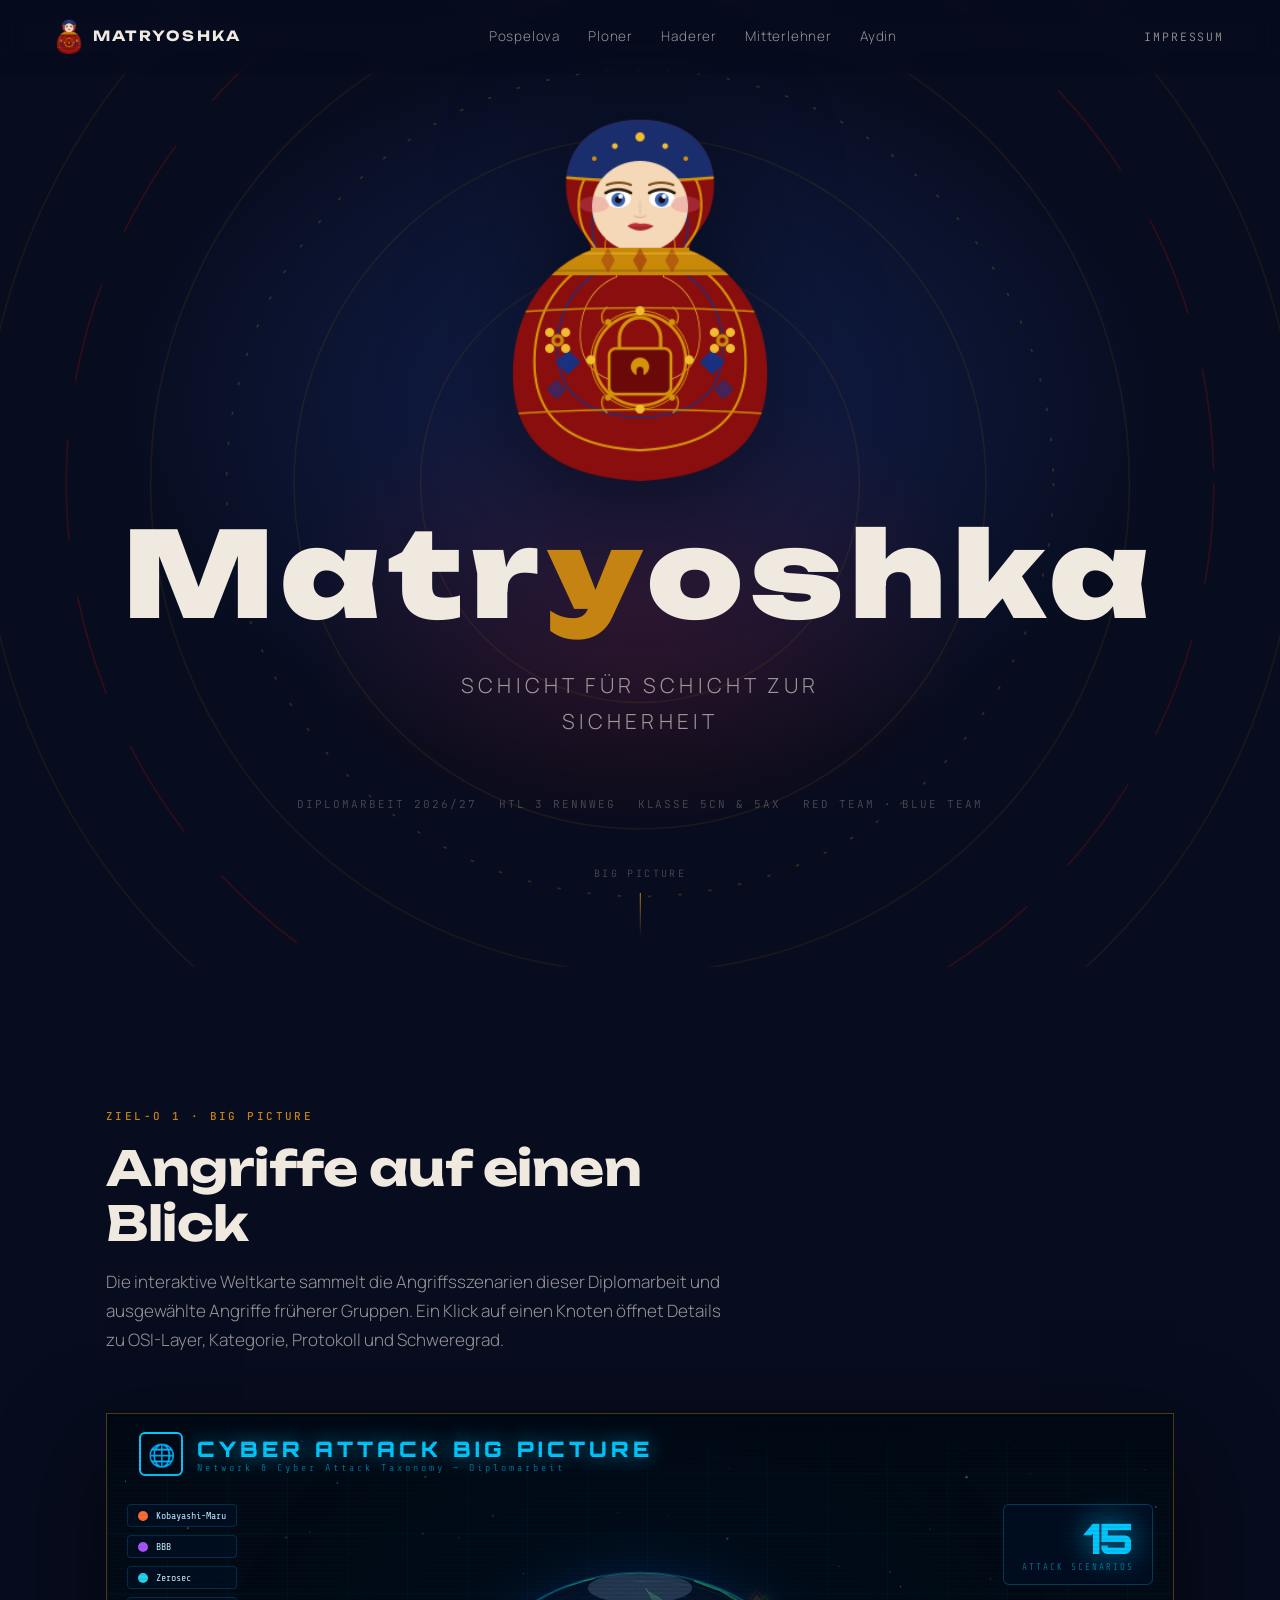
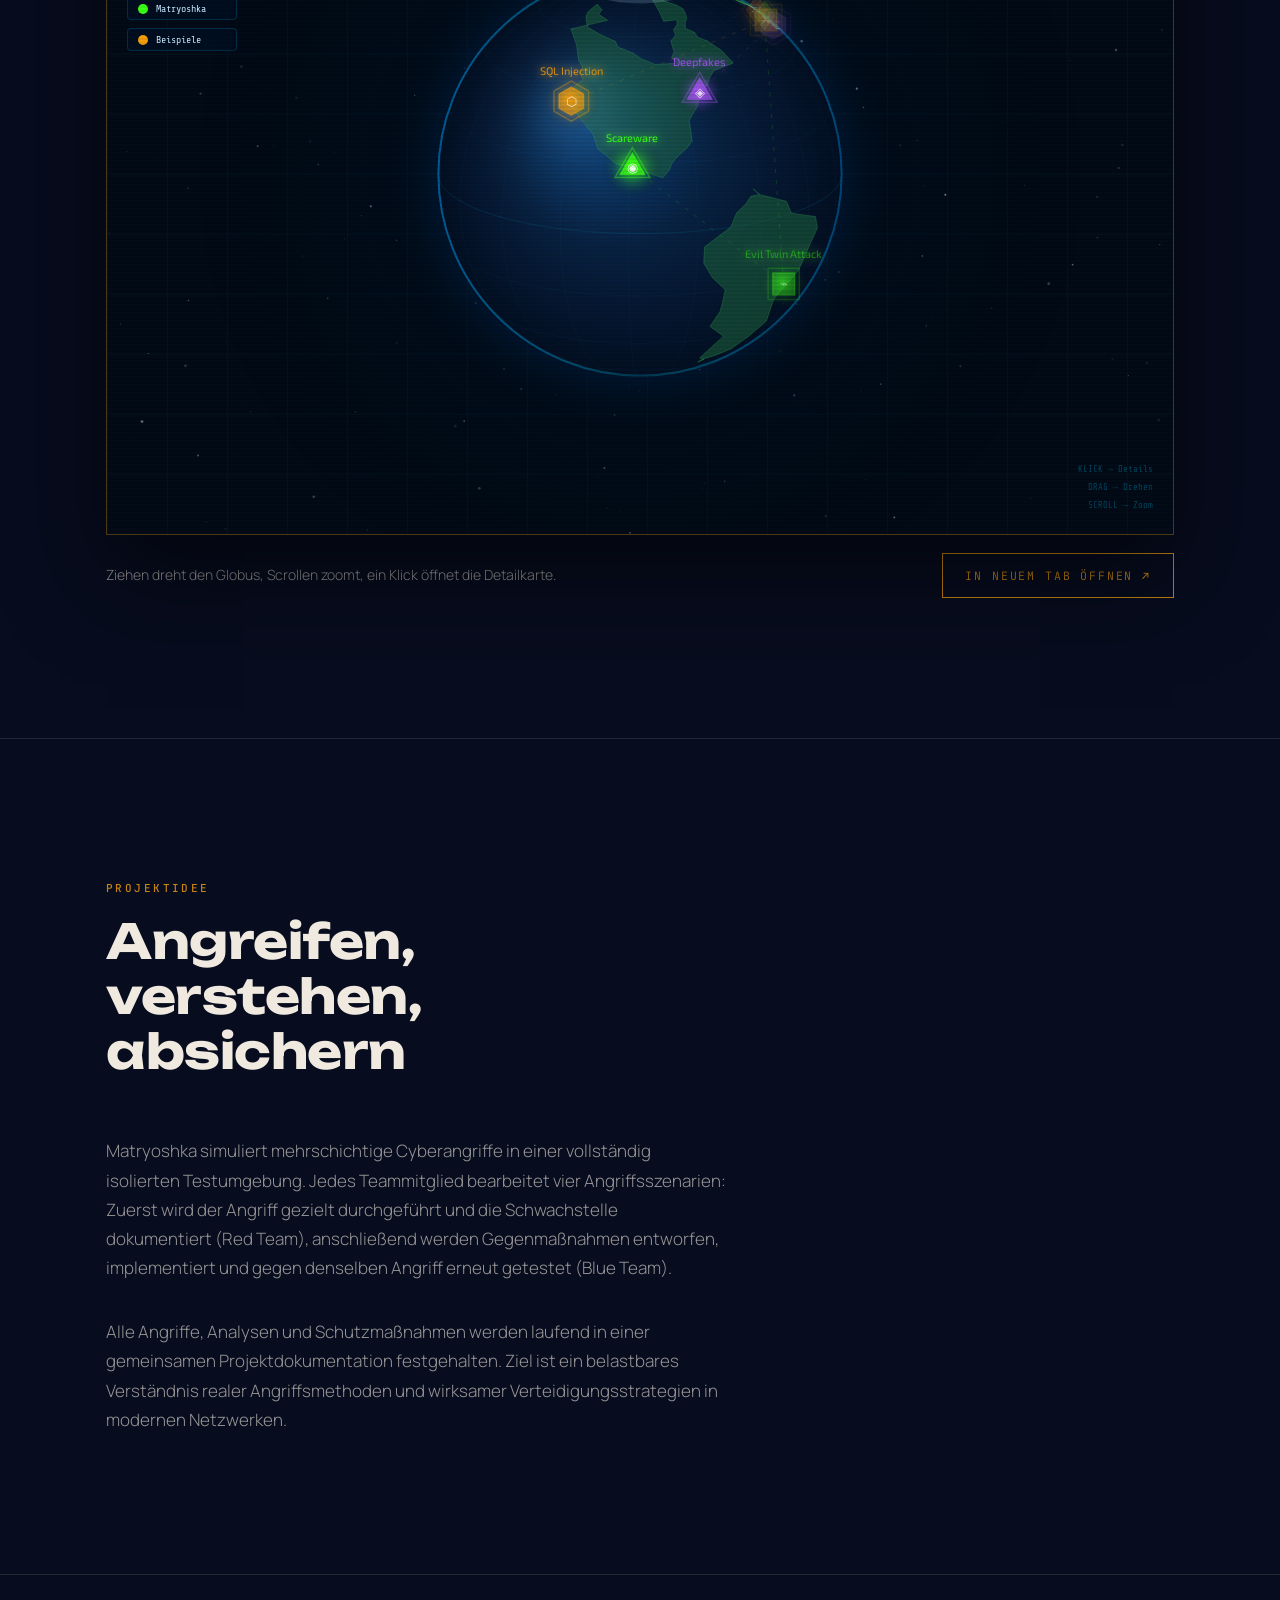
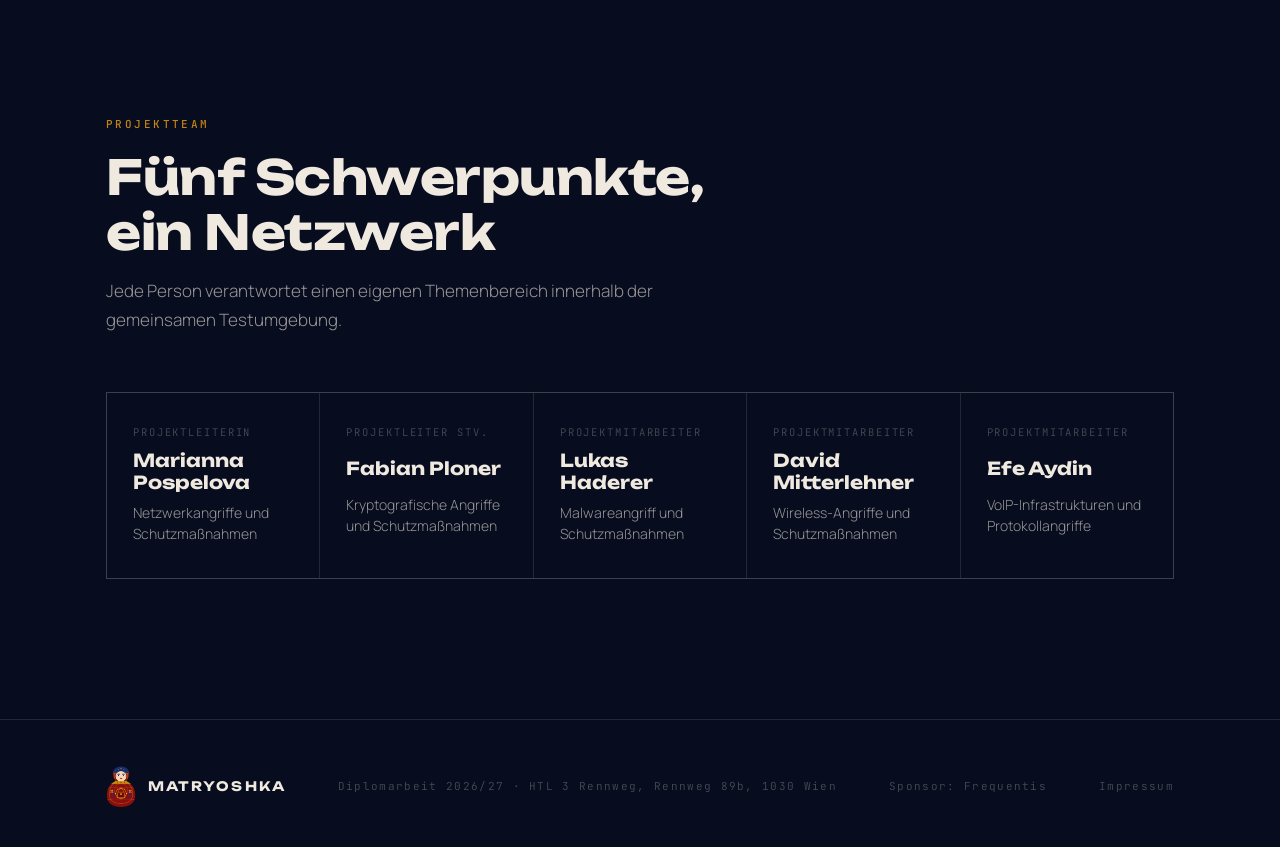
==== index.html @ a0eaccab "Push Webside" ====
<!DOCTYPE html>
<html lang="de">
<head>
<meta charset="UTF-8">
<meta name="viewport" content="width=device-width, initial-scale=1.0">
<title>Matryoshka — Schicht für Schicht zur Sicherheit</title>
<meta name="description" content="Matryoshka: Diplomarbeit der HTL 3 Rennweg zur Simulation und Abwehr mehrschichtiger Cyberangriffe nach dem Red-Blue-Team-Prinzip.">
<link rel="icon" href="assets/logo-mark.png" type="image/png">
<link rel="preconnect" href="https://fonts.googleapis.com">
<link rel="preconnect" href="https://fonts.gstatic.com" crossorigin>
<link href="https://fonts.googleapis.com/css2?family=Unbounded:wght@400;700;900&family=Manrope:wght@300;400;600&family=JetBrains+Mono:wght@400;500&display=swap" rel="stylesheet">
<link rel="stylesheet" href="css/style.css">
</head>
<body>

<a class="skip-link" href="#inhalt">Zum Inhalt springen</a>

<!-- ============ Kopfzeile ============ -->
<header class="topbar">
  <a class="brand" href="index.html">
    <img src="assets/logo-mark.png" alt="Logo Matryoshka">
    <span class="brand-name">Matryoshka</span>
  </a>
  <nav class="team-nav" aria-label="Projektteam">
    <a href="pospelova/index.html">Pospelova</a>
    <a href="ploner/index.html">Ploner</a>
    <a href="haderer/index.html">Haderer</a>
    <a href="mitterlehner/index.html">Mitterlehner</a>
    <a href="aydin/index.html">Aydin</a>
  </nav>
  <a class="imprint-link" href="impressum/index.html">Impressum</a>
</header>

<main id="inhalt">

  <!-- ============ Hero ============ -->
  <section class="hero">
    <svg class="hero-rings" viewBox="0 0 800 800" aria-hidden="true" focusable="false">
      <g stroke="#c58312" stroke-opacity="0.2">
        <circle cx="400" cy="400" r="130" stroke-width="1"/>
        <circle cx="400" cy="400" r="205" stroke-width="1"/>
        <circle cx="400" cy="400" r="290" stroke-width="1"/>
        <circle cx="400" cy="400" r="390" stroke-width="1"/>
      </g>
      <g class="ring-spin">
        <circle cx="400" cy="400" r="245" stroke="#c58312" stroke-opacity="0.5"
                stroke-width="1" stroke-dasharray="2 16"/>
      </g>
      <g class="ring-spin ring-spin--rueck">
        <circle cx="400" cy="400" r="340" stroke="#8a120f" stroke-opacity="0.65"
                stroke-width="1" stroke-dasharray="60 34"/>
      </g>
    </svg>

    <div class="hero-inner">
      <img class="hero-logo" src="assets/logo-mark.png" alt="Matryoshka — Logo der Diplomarbeit">
      <h1 class="hero-title">Matr<span>y</span>oshka</h1>
      <p class="hero-claim">Schicht für Schicht zur Sicherheit</p>
      <div class="hero-meta">
        <span>Diplomarbeit 2026/27</span>
        <span>HTL 3 Rennweg</span>
        <span>Klasse 5CN &amp; 5AX</span>
        <span>Red Team · Blue Team</span>
      </div>
    </div>

    <div class="scroll-hint" aria-hidden="true">
      <span>Big Picture</span>
      <i></i>
    </div>
  </section>

  <!-- ============ Big Picture ============ -->
  <section class="section" id="bigpicture">
    <div class="container">
      <div class="section-kopf reveal">
        <span class="label">Ziel-O 1 · Big Picture</span>
        <h2>Angriffe auf einen Blick</h2>
        <p>
          Die interaktive Weltkarte sammelt die Angriffsszenarien dieser Diplomarbeit
          und ausgewählte Angriffe früherer Gruppen. Ein Klick auf einen Knoten öffnet
          Details zu OSI-Layer, Kategorie, Protokoll und Schweregrad.
        </p>
      </div>

      <div class="bigpicture-rahmen reveal">
        <iframe src="assets/bigpicture.html"
                title="Big Picture — interaktive Übersicht der Cyberangriffe"
                loading="lazy"></iframe>
      </div>

      <div class="bigpicture-fuss reveal">
        <p>Ziehen dreht den Globus, Scrollen zoomt, ein Klick öffnet die Detailkarte.</p>
        <a class="btn" href="assets/bigpicture.html" target="_blank" rel="noopener">
          In neuem Tab öffnen ↗
        </a>
      </div>
    </div>
  </section>

  <!-- ============ Projektidee ============ -->
  <section class="section section--rand" id="projekt">
    <div class="container">
      <div class="section-kopf reveal">
        <span class="label">Projektidee</span>
        <h2>Angreifen, verstehen, absichern</h2>
      </div>
      <div class="section-kopf reveal" style="margin-bottom:0">
        <p>
          Matryoshka simuliert mehrschichtige Cyberangriffe in einer vollständig isolierten
          Testumgebung. Jedes Teammitglied bearbeitet vier Angriffsszenarien: Zuerst wird
          der Angriff gezielt durchgeführt und die Schwachstelle dokumentiert (Red Team),
          anschließend werden Gegenmaßnahmen entworfen, implementiert und gegen denselben
          Angriff erneut getestet (Blue Team).
        </p>
        <p>
          Alle Angriffe, Analysen und Schutzmaßnahmen werden laufend in einer gemeinsamen
          Projektdokumentation festgehalten. Ziel ist ein belastbares Verständnis realer
          Angriffsmethoden und wirksamer Verteidigungsstrategien in modernen Netzwerken.
        </p>
      </div>
    </div>
  </section>

  <!-- ============ Team ============ -->
  <section class="section section--rand" id="team">
    <div class="container">
      <div class="section-kopf reveal">
        <span class="label">Projektteam</span>
        <h2>Fünf Schwerpunkte, ein Netzwerk</h2>
        <p>Jede Person verantwortet einen eigenen Themenbereich innerhalb der gemeinsamen Testumgebung.</p>
      </div>

      <div class="team-grid reveal">
        <a class="team-karte" href="pospelova/index.html">
          <span class="rolle">Projektleiterin</span>
          <span class="name">Marianna Pospelova</span>
          <span class="thema">Netzwerkangriffe und Schutzmaßnahmen</span>
        </a>
        <a class="team-karte" href="ploner/index.html">
          <span class="rolle">Projektleiter Stv.</span>
          <span class="name">Fabian Ploner</span>
          <span class="thema">Kryptografische Angriffe und Schutzmaßnahmen</span>
        </a>
        <a class="team-karte" href="haderer/index.html">
          <span class="rolle">Projektmitarbeiter</span>
          <span class="name">Lukas Haderer</span>
          <span class="thema">Malwareangriff und Schutzmaßnahmen</span>
        </a>
        <a class="team-karte" href="mitterlehner/index.html">
          <span class="rolle">Projektmitarbeiter</span>
          <span class="name">David Mitterlehner</span>
          <span class="thema">Wireless-Angriffe und Schutzmaßnahmen</span>
        </a>
        <a class="team-karte" href="aydin/index.html">
          <span class="rolle">Projektmitarbeiter</span>
          <span class="name">Efe Aydin</span>
          <span class="thema">VoIP-Infrastrukturen und Protokollangriffe</span>
        </a>
      </div>
    </div>
  </section>

</main>

<!-- ============ Fußzeile ============ -->
<footer class="footer">
  <div class="container footer-inner">
    <div class="footer-marke">
      <img src="assets/logo-mark.png" alt="">
      <span>Matryoshka</span>
    </div>
    <p>Diplomarbeit 2026/27 · HTL 3 Rennweg, Rennweg 89b, 1030 Wien</p>
    <p class="footer-sponsor">Sponsor: <a href="https://www.frequentis.com/de" target="_blank" rel="noopener">Frequentis</a></p>
    <p><a href="impressum/index.html">Impressum</a></p>
  </div>
</footer>

<script src="js/main.js"></script>
</body>
</html>
---- css/style.css ----
/* ============================================================
   MATRYOSHKA — Schicht für Schicht zur Sicherheit
   Diplomarbeit HTL 3 Rennweg · 2026/27
   Zentrales Stylesheet
   ============================================================ */

/* ---------- 1. Design Tokens ---------------------------------- */
:root {
  /* Farben laut Vorgabe */
  --blau:        #1c2e6f;
  --rot:         #8a120f;
  --gold:        #c58312;   /* NUR für Akzente */

  /* Abstufungen (aus den Grundfarben abgeleitet) */
  --blau-tief:   #101c45;
  --nacht:       #070c1e;
  --nacht-2:     #0b1330;
  --rot-tief:    #5c0b09;

  /* Neutrale Töne */
  --bone:        #efe9df;
  --bone-dim:    rgba(239, 233, 223, 0.62);
  --bone-faint:  rgba(239, 233, 223, 0.28);
  --linie:       rgba(239, 233, 223, 0.12);
  --gold-linie:  rgba(197, 131, 18, 0.38);

  /* Typografie */
  --display: "Unbounded", "Trebuchet MS", sans-serif;
  --body:    "Manrope", "Segoe UI", system-ui, sans-serif;
  --mono:    "JetBrains Mono", "Consolas", monospace;

  /* Raster */
  --breite:  1180px;
  --rand:    clamp(20px, 5vw, 56px);
  --kopf-h:  74px;
}

/* ---------- 2. Basis ------------------------------------------ */
*, *::before, *::after { box-sizing: border-box; }

html { scroll-behavior: smooth; }

body {
  margin: 0;
  background: var(--nacht);
  color: var(--bone);
  font-family: var(--body);
  font-weight: 300;
  font-size: 17px;
  line-height: 1.72;
  -webkit-font-smoothing: antialiased;
  overflow-x: hidden;
}

img { max-width: 100%; display: block; }

figure { margin: 0; }

a { color: inherit; text-decoration: none; }

h1, h2, h3, h4 {
  font-family: var(--display);
  font-weight: 700;
  line-height: 1.14;
  margin: 0;
  letter-spacing: -0.01em;
}

p { margin: 0 0 1.1em; }
p:last-child { margin-bottom: 0; }

::selection { background: var(--gold); color: var(--nacht); }

:focus-visible {
  outline: 2px solid var(--gold);
  outline-offset: 3px;
  border-radius: 2px;
}

.container {
  width: 100%;
  max-width: var(--breite);
  margin-inline: auto;
  padding-inline: var(--rand);
}

.skip-link {
  position: absolute;
  left: -9999px;
  top: 0;
  background: var(--gold);
  color: var(--nacht);
  padding: 10px 18px;
  font-family: var(--mono);
  font-size: 12px;
  z-index: 999;
}
.skip-link:focus { left: 12px; top: 12px; }

/* Kleine Mono-Labels ("Eyebrows") */
.label {
  font-family: var(--mono);
  font-size: 11px;
  font-weight: 500;
  letter-spacing: 0.22em;
  text-transform: uppercase;
  color: var(--gold);
}
.label--still { color: var(--bone-dim); }

/* ---------- 3. Kopfzeile -------------------------------------- */
.topbar {
  position: fixed;
  inset: 0 0 auto 0;
  z-index: 100;
  height: var(--kopf-h);
  display: flex;
  align-items: center;
  gap: 24px;
  padding-inline: var(--rand);
  background: rgba(7, 12, 30, 0.55);
  backdrop-filter: blur(14px);
  -webkit-backdrop-filter: blur(14px);
  border-bottom: 1px solid transparent;
  transition: background 0.35s ease, border-color 0.35s ease;
}
.topbar.is-scrolled {
  background: rgba(7, 12, 30, 0.92);
  border-bottom-color: var(--linie);
}

.brand {
  display: flex;
  align-items: center;
  gap: 11px;
  flex-shrink: 0;
}
.brand img { width: 26px; height: auto; }
.brand-name {
  font-family: var(--display);
  font-weight: 700;
  font-size: 14px;
  letter-spacing: 0.16em;
  text-transform: uppercase;
}

.team-nav {
  display: flex;
  align-items: center;
  gap: clamp(10px, 2.2vw, 30px);
  margin-inline: auto;
  overflow-x: auto;
  scrollbar-width: none;
  -webkit-overflow-scrolling: touch;
}
.team-nav::-webkit-scrollbar { display: none; }

.team-nav a {
  position: relative;
  font-size: 13.5px;
  letter-spacing: 0.06em;
  color: var(--bone-dim);
  white-space: nowrap;
  padding: 6px 0;
  transition: color 0.25s ease;
}
.team-nav a::after {
  content: "";
  position: absolute;
  left: 0; right: 0; bottom: 0;
  height: 1px;
  background: var(--gold);
  transform: scaleX(0);
  transform-origin: left;
  transition: transform 0.3s ease;
}
.team-nav a:hover { color: var(--bone); }
.team-nav a:hover::after,
.team-nav a[aria-current="page"]::after { transform: scaleX(1); }
.team-nav a[aria-current="page"] { color: var(--bone); }

.imprint-link {
  flex-shrink: 0;
  font-family: var(--mono);
  font-size: 11.5px;
  letter-spacing: 0.16em;
  text-transform: uppercase;
  color: var(--bone-dim);
  transition: color 0.25s ease;
}
.imprint-link:hover,
.imprint-link[aria-current="page"] { color: var(--gold); }

/* ---------- 4. Startseite: Hero ------------------------------- */
.hero {
  position: relative;
  min-height: 100svh;
  display: grid;
  place-items: center;
  text-align: center;
  padding: calc(var(--kopf-h) + 40px) var(--rand) clamp(120px, 17vh, 180px);
  overflow: hidden;
  background:
    radial-gradient(60% 55% at 50% 42%, rgba(28, 46, 111, 0.62) 0%, rgba(7, 12, 30, 0) 70%),
    radial-gradient(38% 34% at 50% 62%, rgba(138, 18, 15, 0.34) 0%, rgba(7, 12, 30, 0) 72%),
    var(--nacht);
}

/* Signatur: konzentrische Schichten hinter dem Logo */
.hero-rings {
  position: absolute;
  top: 50%; left: 50%;
  width: min(150vh, 165vw);
  aspect-ratio: 1;
  transform: translate(-50%, -50%);
  pointer-events: none;
  opacity: 0.5;
}
.hero-rings circle { fill: none; }
.ring-spin {
  transform-origin: 50% 50%;
  animation: spin 120s linear infinite;
}
.ring-spin--rueck { animation-duration: 190s; animation-direction: reverse; }
@keyframes spin { to { transform: rotate(360deg); } }

.hero-inner {
  position: relative;
  z-index: 2;
  display: grid;
  justify-items: center;
  gap: 26px;
}

.hero-logo {
  width: clamp(190px, 30vh, 330px);
  filter: drop-shadow(0 26px 60px rgba(0, 0, 0, 0.6));
  animation: rise 1.1s cubic-bezier(0.2, 0.8, 0.25, 1) both;
}

.hero-title {
  font-size: clamp(1.95rem, 9.6vw, 7.4rem);
  font-weight: 900;
  letter-spacing: 0.06em;
  margin: 0;
  overflow-wrap: anywhere;
  animation: rise 1.1s 0.12s cubic-bezier(0.2, 0.8, 0.25, 1) both;
}
.hero-title span { color: var(--gold); }

.hero-claim {
  font-size: clamp(0.95rem, 2.2vw, 1.3rem);
  font-weight: 300;
  letter-spacing: 0.2em;
  text-transform: uppercase;
  color: var(--bone-dim);
  max-width: 42ch;
  animation: rise 1.1s 0.22s cubic-bezier(0.2, 0.8, 0.25, 1) both;
}

.hero-meta {
  display: flex;
  flex-wrap: wrap;
  justify-content: center;
  gap: 10px 22px;
  margin-top: 6px;
  animation: rise 1.1s 0.32s cubic-bezier(0.2, 0.8, 0.25, 1) both;
}
.hero-meta span {
  font-family: var(--mono);
  font-size: 11px;
  letter-spacing: 0.18em;
  text-transform: uppercase;
  color: var(--bone-faint);
}

@keyframes rise {
  from { opacity: 0; transform: translateY(26px); }
  to   { opacity: 1; transform: none; }
}

.scroll-hint {
  position: absolute;
  bottom: 30px; left: 50%;
  transform: translateX(-50%);
  z-index: 2;
  display: grid;
  justify-items: center;
  gap: 10px;
  font-family: var(--mono);
  font-size: 10px;
  letter-spacing: 0.24em;
  text-transform: uppercase;
  color: var(--bone-faint);
}
.scroll-hint i {
  display: block;
  width: 1px; height: 44px;
  background: linear-gradient(var(--gold), transparent);
}

/* ---------- 5. Abschnitte ------------------------------------- */
.section { padding: clamp(70px, 11vw, 140px) 0; }
.section--rand { border-top: 1px solid var(--linie); }

.section-kopf {
  display: grid;
  gap: 16px;
  max-width: 62ch;
  margin-bottom: clamp(34px, 5vw, 58px);
}
.section-kopf h2 { font-size: clamp(1.7rem, 4.4vw, 3rem); }
.section-kopf p { color: var(--bone-dim); }

/* ---------- 6. Big Picture ------------------------------------ */
.bigpicture-rahmen {
  position: relative;
  border: 1px solid var(--gold-linie);
  background: #020b16;
  overflow: hidden;
  box-shadow: 0 40px 90px rgba(0, 0, 0, 0.55);
}
.bigpicture-rahmen::before,
.bigpicture-rahmen::after {
  content: "";
  position: absolute;
  width: 14px; height: 14px;
  border: 1px solid var(--gold);
  z-index: 3;
  pointer-events: none;
}
.bigpicture-rahmen::before { top: -1px; left: -1px; border-right: 0; border-bottom: 0; }
.bigpicture-rahmen::after  { bottom: -1px; right: -1px; border-left: 0; border-top: 0; }

.bigpicture-rahmen iframe {
  display: block;
  width: 100%;
  height: clamp(480px, 80vh, 860px);
  border: 0;
}

.bigpicture-fuss {
  display: flex;
  flex-wrap: wrap;
  align-items: center;
  justify-content: space-between;
  gap: 14px;
  margin-top: 18px;
}
.bigpicture-fuss p {
  margin: 0;
  font-size: 14px;
  color: var(--bone-dim);
  max-width: 62ch;
}

.btn {
  display: inline-flex;
  align-items: center;
  gap: 10px;
  padding: 12px 22px;
  border: 1px solid var(--gold);
  color: var(--gold);
  font-family: var(--mono);
  font-size: 11.5px;
  letter-spacing: 0.16em;
  text-transform: uppercase;
  transition: background 0.28s ease, color 0.28s ease;
}
.btn:hover { background: var(--gold); color: var(--nacht); }

/* ---------- 7. Teamübersicht (Startseite) --------------------- */
.team-grid {
  display: grid;
  grid-template-columns: repeat(auto-fit, minmax(210px, 1fr));
  gap: 1px;
  background: var(--linie);
  border: 1px solid var(--linie);
}
.team-karte {
  position: relative;
  display: grid;
  gap: 8px;
  padding: 30px 26px 34px;
  background: var(--nacht);
  transition: background 0.3s ease;
}
.team-karte::after {
  content: "";
  position: absolute;
  left: 0; right: 0; bottom: 0;
  height: 2px;
  background: var(--gold);
  transform: scaleX(0);
  transform-origin: left;
  transition: transform 0.35s ease;
}
.team-karte:hover { background: var(--blau-tief); }
.team-karte:hover::after { transform: scaleX(1); }
.team-karte .rolle {
  font-family: var(--mono);
  font-size: 10.5px;
  letter-spacing: 0.18em;
  text-transform: uppercase;
  color: var(--bone-faint);
}
.team-karte .name {
  font-family: var(--display);
  font-weight: 700;
  font-size: 1.12rem;
  line-height: 1.25;
}
.team-karte .thema { font-size: 14px; color: var(--bone-dim); line-height: 1.5; }

/* ---------- 8. Personenseiten --------------------------------- */
.person-hero {
  padding: calc(var(--kopf-h) + clamp(50px, 9vw, 96px)) 0 clamp(46px, 7vw, 84px);
  background:
    radial-gradient(70% 100% at 12% 0%, rgba(28, 46, 111, 0.55) 0%, rgba(7, 12, 30, 0) 68%),
    radial-gradient(48% 80% at 96% 20%, rgba(138, 18, 15, 0.26) 0%, rgba(7, 12, 30, 0) 70%);
  border-bottom: 1px solid var(--linie);
}

.person-grid {
  display: grid;
  grid-template-columns: 320px minmax(0, 1fr);
  gap: clamp(30px, 5vw, 68px);
  align-items: start;
}

/* Bühne: Portrait plus rotierende Signatur-Ringe dahinter */
.portrait-buehne {
  position: relative;
  width: 100%;
}
.portrait-buehne::before {
  content: "";
  position: absolute;
  top: 50%; left: 50%;
  width: 74%;
  aspect-ratio: 1;
  transform: translate(-50%, -50%);
  background: radial-gradient(circle, rgba(197, 131, 18, 0.24) 0%, rgba(197, 131, 18, 0) 72%);
  filter: blur(22px);
  z-index: 0;
}
.portrait-ringe {
  position: absolute;
  top: 50%; left: 50%;
  width: 142%;
  aspect-ratio: 1;
  transform: translate(-50%, -50%);
  pointer-events: none;
  opacity: 0.6;
  z-index: 0;
}
.portrait-ringe circle { fill: none; }

.portrait {
  position: relative;
  z-index: 1;
  width: 100%;
  aspect-ratio: 3 / 4;
  border: 1px solid var(--gold-linie);
  background:
    linear-gradient(150deg, var(--blau) 0%, var(--blau-tief) 52%, var(--rot-tief) 100%);
  display: grid;
  place-items: center;
  overflow: hidden;
  box-shadow: 0 44px 90px -34px rgba(0, 0, 0, 0.75);
}
.portrait img {
  position: absolute;
  inset: 0;
  width: 100%; height: 100%;
  object-fit: cover;
}
.portrait::after {
  content: "";
  position: absolute;
  inset: 0;
  background: linear-gradient(195deg, rgba(7, 12, 30, 0.12) 0%, rgba(7, 12, 30, 0) 30%, rgba(7, 12, 30, 0.55) 100%);
  pointer-events: none;
}
.portrait .initialen {
  font-family: var(--display);
  font-weight: 900;
  font-size: clamp(3rem, 8vw, 4.6rem);
  letter-spacing: 0.04em;
  color: rgba(239, 233, 223, 0.22);
}
.portrait-ecken {
  position: absolute;
  inset: -1px;
  z-index: 3;
  pointer-events: none;
}
.portrait-ecken path {
  fill: none;
  stroke: var(--gold);
  stroke-width: 1.4;
  opacity: 0.85;
  vector-effect: non-scaling-stroke;
}
.portrait-marke {
  position: absolute;
  top: 12px; left: 12px;
  z-index: 3;
  font-family: var(--mono);
  font-size: 10px;
  letter-spacing: 0.18em;
  color: var(--bone-dim);
  background: rgba(7, 12, 30, 0.6);
  border: 1px solid var(--gold-linie);
  padding: 4px 9px;
}
.portrait figcaption {
  position: absolute;
  left: 0; right: 0; bottom: 0;
  z-index: 3;
  padding: 8px 12px;
  font-family: var(--mono);
  font-size: 10px;
  letter-spacing: 0.16em;
  text-transform: uppercase;
  color: var(--bone-faint);
  background: rgba(7, 12, 30, 0.72);
}

.person-kopf { display: grid; gap: 18px; }
.person-kopf h1 {
  font-size: clamp(2rem, 6vw, 3.6rem);
  font-weight: 900;
  letter-spacing: 0.01em;
}
.person-rolle {
  display: inline-block;
  justify-self: start;
  padding: 5px 14px;
  border: 1px solid var(--gold);
  color: var(--gold);
  font-family: var(--mono);
  font-size: 10.5px;
  letter-spacing: 0.18em;
  text-transform: uppercase;
}
.person-schwerpunkt {
  font-family: var(--display);
  font-weight: 400;
  font-size: clamp(1.05rem, 2.4vw, 1.4rem);
  line-height: 1.4;
  color: var(--bone-dim);
}

.datenblatt {
  margin: 8px 0 0;
  border-top: 1px solid var(--linie);
  font-size: 14.5px;
}
.datenblatt-zeile {
  position: relative;
  display: grid;
  grid-template-columns: minmax(140px, 200px) minmax(0, 1fr);
  gap: clamp(14px, 3vw, 32px);
  padding: 13px 4px 13px 14px;
  border-bottom: 1px solid var(--linie);
  transition: background 0.3s ease, padding-left 0.3s ease;
}
.datenblatt-zeile:hover { background: rgba(28, 46, 111, 0.18); padding-left: 22px; }
.datenblatt-zeile::before {
  content: "";
  position: absolute;
  left: 0; top: 0; bottom: -1px;
  width: 2px;
  background: var(--gold);
  transform: scaleY(0);
  transform-origin: top;
  transition: transform 0.3s ease;
}
.datenblatt-zeile:hover::before { transform: scaleY(1); }
.datenblatt dt {
  font-family: var(--mono);
  font-weight: 400;
  font-size: 11px;
  letter-spacing: 0.16em;
  text-transform: uppercase;
  color: var(--bone-faint);
  padding-top: 2px;
}
.datenblatt dd {
  margin: 0;
  min-width: 0;
  overflow-wrap: anywhere;
  color: var(--bone);
}
.datenblatt dd a { border-bottom: 1px solid var(--gold-linie); }
.datenblatt dd a:hover { color: var(--gold); }

/* Aufgaben — gestapelte "Schichten" */
.schichten { display: grid; gap: 0; border-top: 1px solid var(--linie); }

.schicht {
  position: relative;
  display: grid;
  grid-template-columns: 108px 1fr;
  gap: clamp(14px, 3vw, 40px);
  padding: 30px 0 30px clamp(0px, 1.4vw, 18px);
  border-bottom: 1px solid var(--linie);
  transition: padding-left 0.35s ease, background 0.35s ease;
}
.schicht:hover { padding-left: clamp(10px, 2.6vw, 34px); background: rgba(28, 46, 111, 0.18); }
.schicht::before {
  content: "";
  position: absolute;
  left: 0; top: 0; bottom: -1px;
  width: 2px;
  background: var(--gold);
  transform: scaleY(0);
  transform-origin: top;
  transition: transform 0.35s ease;
}
.schicht:hover::before { transform: scaleY(1); }

.schicht-kennung {
  font-family: var(--mono);
  font-size: 12px;
  font-weight: 500;
  letter-spacing: 0.14em;
  color: var(--gold);
  padding-top: 4px;
}
.schicht h3 { font-size: 1.16rem; font-weight: 700; margin-bottom: 9px; }
.schicht h3, .schicht p { max-width: 72ch; }
.schicht p { font-size: 15px; color: var(--bone-dim); margin: 0; }
.schicht--optional .schicht-kennung { color: var(--bone-faint); }

.zurueck {
  display: inline-flex;
  align-items: center;
  gap: 9px;
  margin-top: clamp(40px, 6vw, 70px);
  font-family: var(--mono);
  font-size: 11.5px;
  letter-spacing: 0.16em;
  text-transform: uppercase;
  color: var(--bone-dim);
}
.zurueck:hover { color: var(--gold); }

/* Nächste Person */
.naechste {
  display: flex;
  align-items: baseline;
  justify-content: space-between;
  flex-wrap: wrap;
  gap: 12px;
  padding: 34px 0;
  border-top: 1px solid var(--linie);
  margin-top: clamp(40px, 6vw, 70px);
}
.naechste .name {
  font-family: var(--display);
  font-weight: 700;
  font-size: clamp(1.3rem, 4vw, 2.1rem);
}
.naechste:hover .name { color: var(--gold); }

/* ---------- 9. Impressum -------------------------------------- */
.doc-hero {
  padding: calc(var(--kopf-h) + clamp(50px, 9vw, 92px)) 0 clamp(30px, 5vw, 52px);
  background: radial-gradient(65% 100% at 15% 0%, rgba(28, 46, 111, 0.5) 0%, rgba(7, 12, 30, 0) 70%);
  border-bottom: 1px solid var(--linie);
}
.doc-hero h1 { font-size: clamp(2rem, 6vw, 3.4rem); font-weight: 900; margin-top: 14px; }

.section--doc { padding-top: clamp(26px, 4vw, 48px); }
.doc { padding-bottom: clamp(50px, 8vw, 96px); }
.doc-block > * { max-width: 74ch; }
.doc-block { padding: 34px 0; border-bottom: 1px solid var(--linie); }
.doc-block:last-child { border-bottom: 0; }
.doc-block h2 {
  font-size: 1.18rem;
  margin-bottom: 14px;
  padding-left: 14px;
  border-left: 2px solid var(--gold);
}
.doc-block p, .doc-block li { color: var(--bone-dim); font-size: 15.5px; }
.doc-block ul { margin: 0 0 1em; padding-left: 20px; }
.doc-block li { margin-bottom: 6px; }
.doc-block a { border-bottom: 1px solid var(--gold-linie); }
.doc-block a:hover { color: var(--gold); }
.doc-block strong { color: var(--bone); font-weight: 600; }

.hinweis {
  margin-top: 10px;
  padding: 16px 18px;
  border: 1px dashed var(--gold-linie);
  font-size: 14px;
  color: var(--bone-dim);
}

/* ---------- 10. Fußzeile -------------------------------------- */
.footer {
  border-top: 1px solid var(--linie);
  padding: 46px 0 40px;
  background: var(--nacht);
}
.footer-inner {
  display: flex;
  flex-wrap: wrap;
  align-items: center;
  justify-content: space-between;
  gap: 18px;
}
.footer-marke { display: flex; align-items: center; gap: 12px; }
.footer-marke img { width: 30px; }
.footer-marke span {
  font-family: var(--display);
  font-weight: 700;
  font-size: 13px;
  letter-spacing: 0.16em;
  text-transform: uppercase;
}
.footer p {
  margin: 0;
  font-family: var(--mono);
  font-size: 11px;
  letter-spacing: 0.12em;
  color: var(--bone-faint);
}
.footer a:hover { color: var(--gold); }

/* ---------- 11. Einblenden beim Scrollen ---------------------- */
.reveal {
  opacity: 0;
  transform: translateY(30px);
  transition: opacity 0.7s ease, transform 0.7s cubic-bezier(0.2, 0.8, 0.25, 1);
}
.reveal.is-sichtbar { opacity: 1; transform: none; }

/* ---------- 12. Responsiv ------------------------------------- */
@media (max-width: 900px) {
  .person-grid { grid-template-columns: 1fr; }
  .portrait-buehne { max-width: 300px; margin-inline: auto; }
  .schicht { grid-template-columns: 1fr; gap: 6px; }
  .schicht-kennung { padding-top: 0; }
}

@media (max-width: 480px) {
  .datenblatt-zeile { grid-template-columns: 1fr; gap: 4px; }
}

@media (max-width: 720px) {
  :root { --kopf-h: 64px; }
  body { font-size: 16px; }
  .topbar { gap: 14px; }
  .brand-name { display: none; }
  .team-nav {
    margin-inline: 0;
    justify-content: flex-start;
    padding-right: 16px;
    -webkit-mask-image: linear-gradient(90deg, #000 82%, transparent 100%);
    mask-image: linear-gradient(90deg, #000 82%, transparent 100%);
  }
  .team-nav a { font-size: 12.5px; }
  .imprint-link { font-size: 10px; letter-spacing: 0.1em; }
  .bigpicture-rahmen iframe { height: 66vh; min-height: 420px; }
  .scroll-hint { display: none; }
}

/* ---------- 13. Reduzierte Bewegung --------------------------- */
@media (prefers-reduced-motion: reduce) {
  html { scroll-behavior: auto; }
  *, *::before, *::after {
    animation-duration: 0.001ms !important;
    animation-iteration-count: 1 !important;
    transition-duration: 0.001ms !important;
  }
  .reveal { opacity: 1; transform: none; }
}
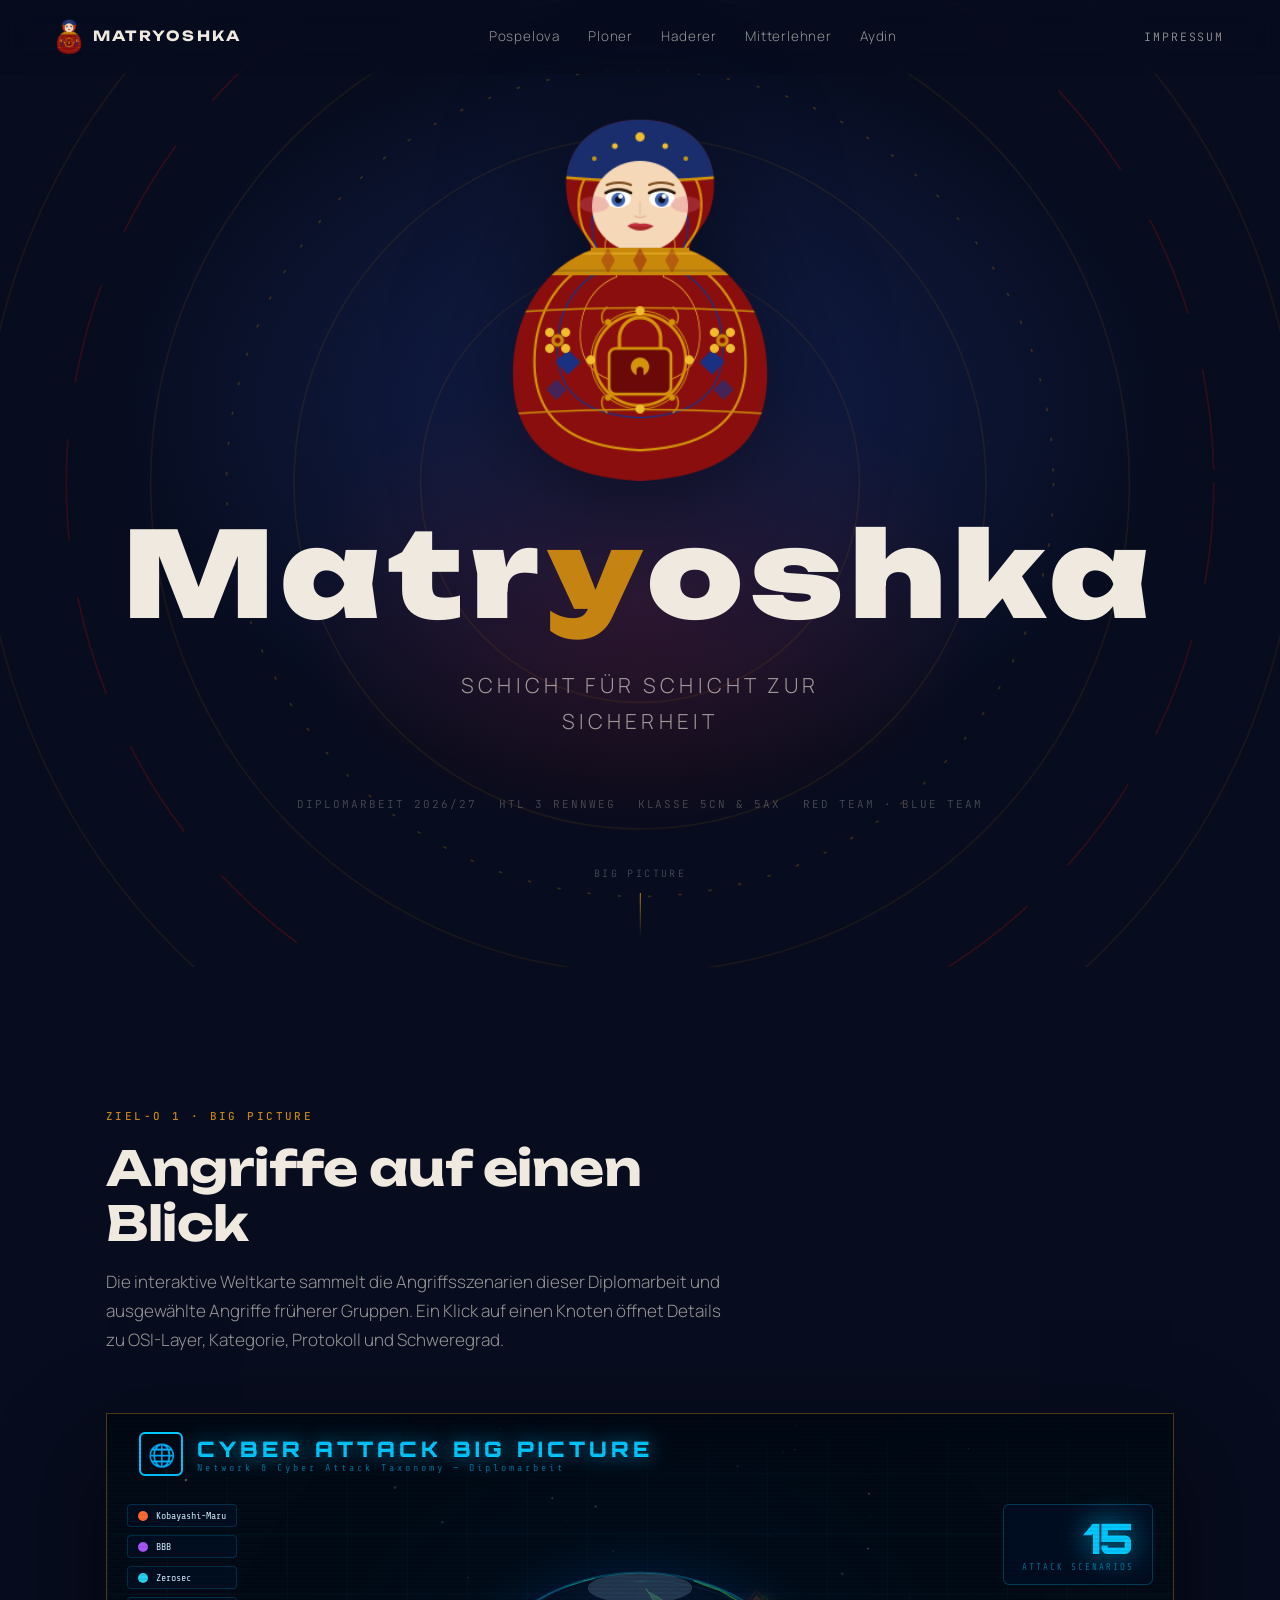
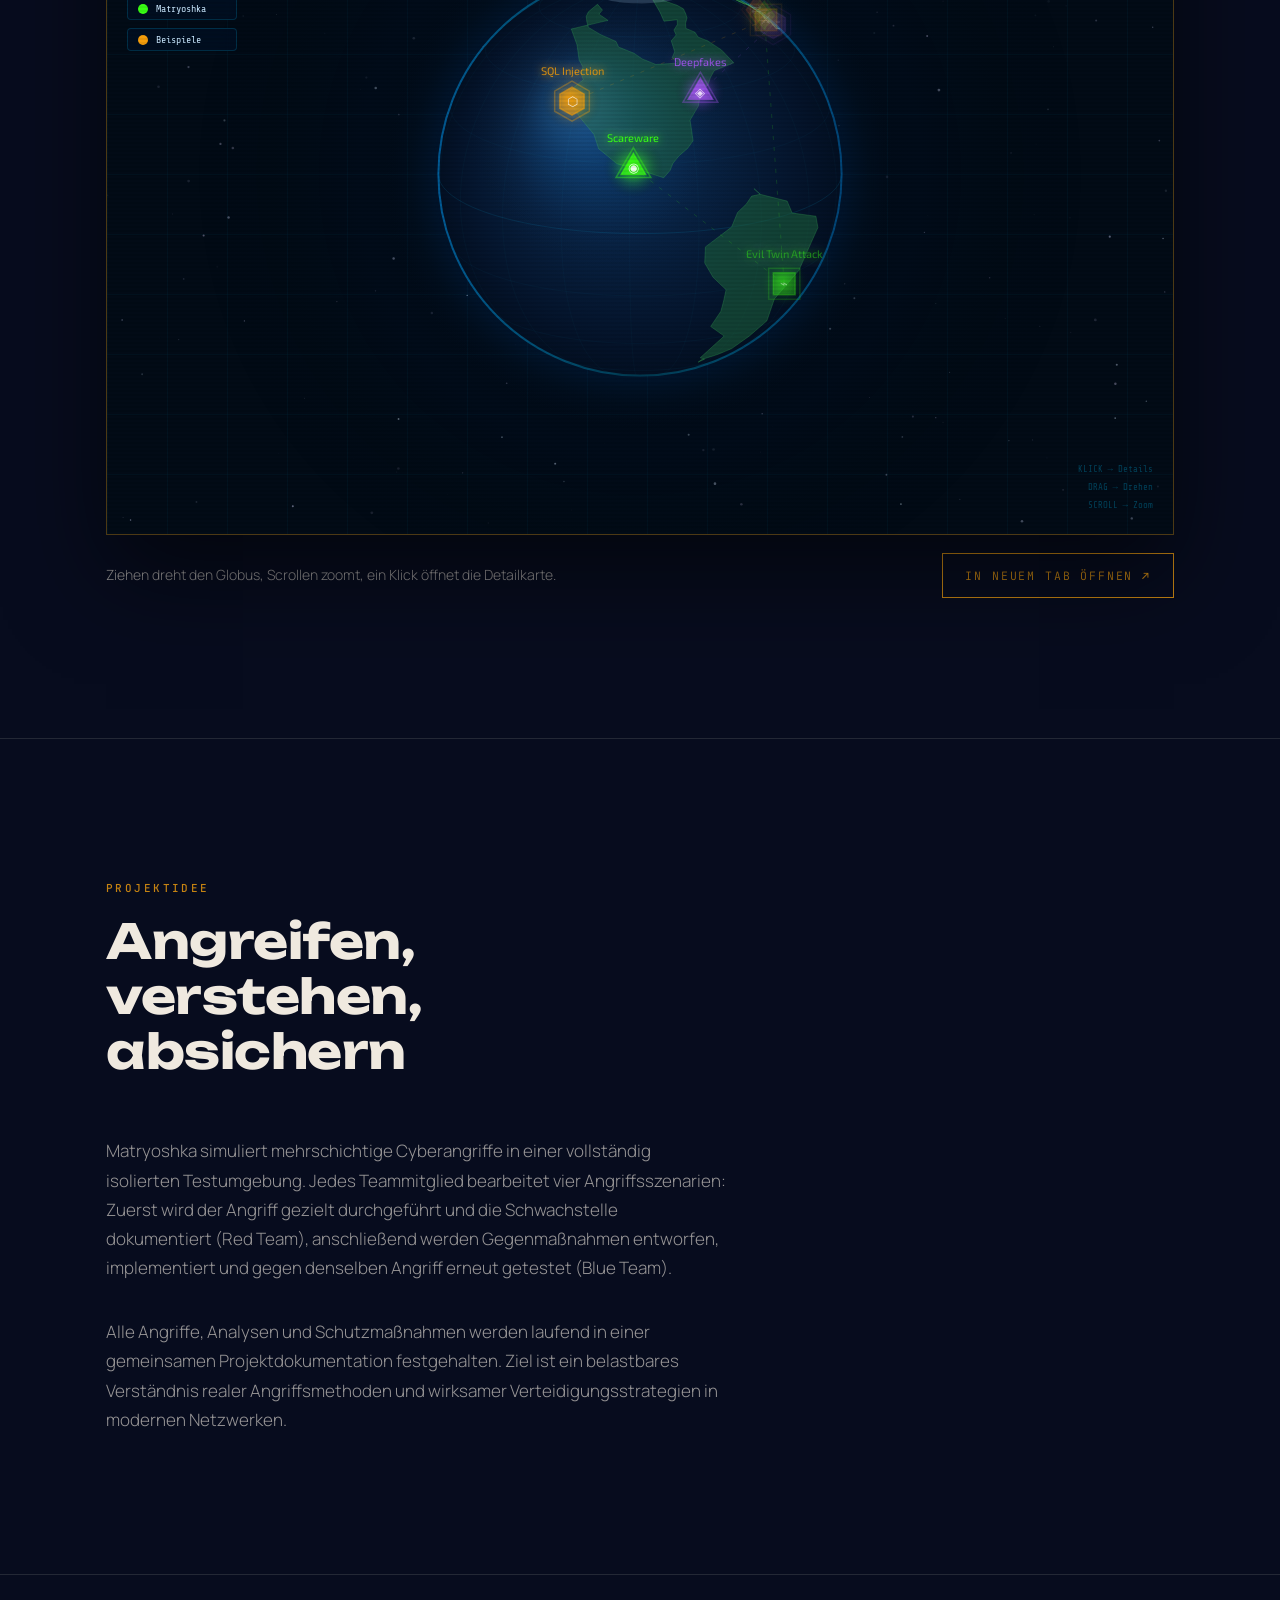
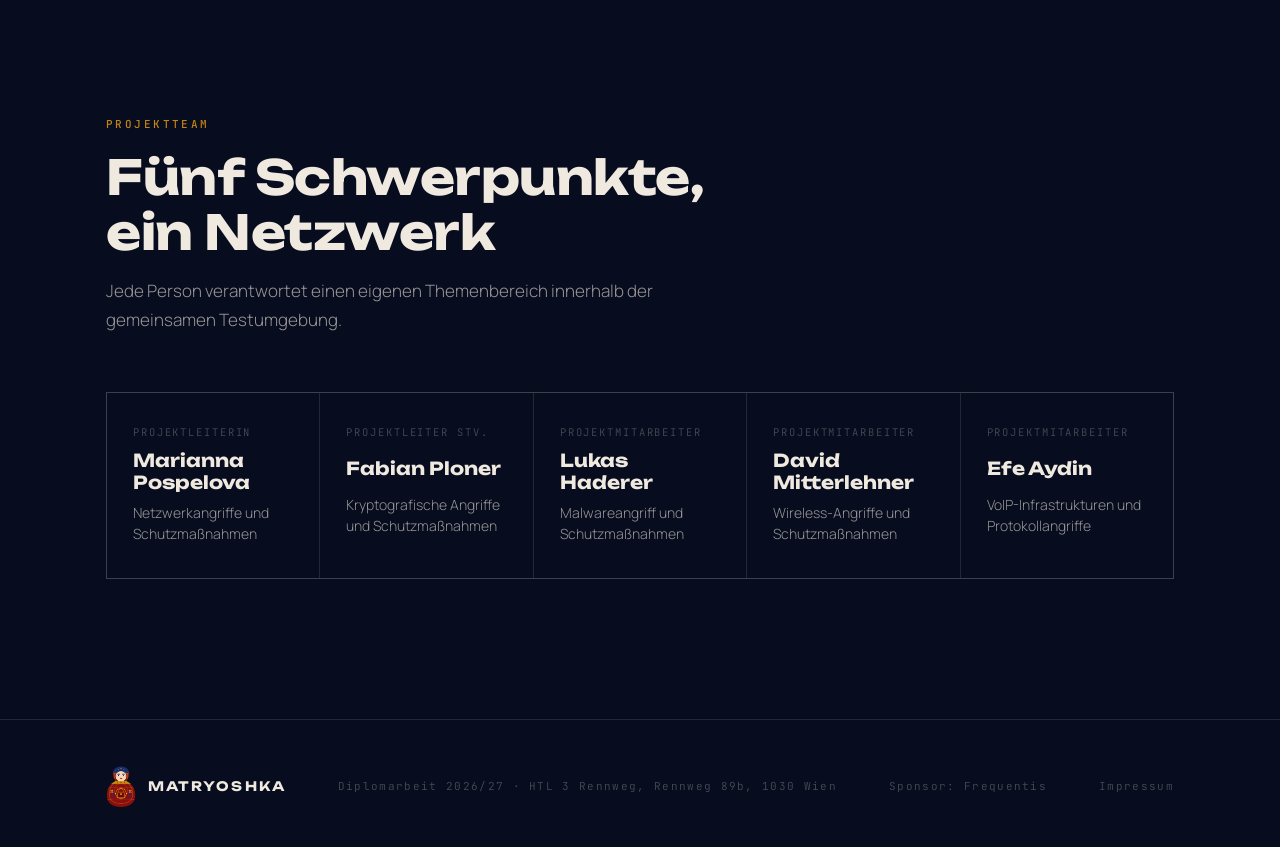
==== commit 174329c2: "Title change" ====
--- a/index.html
+++ b/index.html
@@ -3,7 +3,7 @@
 <head>
 <meta charset="UTF-8">
 <meta name="viewport" content="width=device-width, initial-scale=1.0">
-<title>Matryoshka — Schicht für Schicht zur Sicherheit</title>
+<title>Matryoshka</title>
 <meta name="description" content="Matryoshka: Diplomarbeit der HTL 3 Rennweg zur Simulation und Abwehr mehrschichtiger Cyberangriffe nach dem Red-Blue-Team-Prinzip.">
 <link rel="icon" href="assets/logo-mark.png" type="image/png">
 <link rel="preconnect" href="https://fonts.googleapis.com">
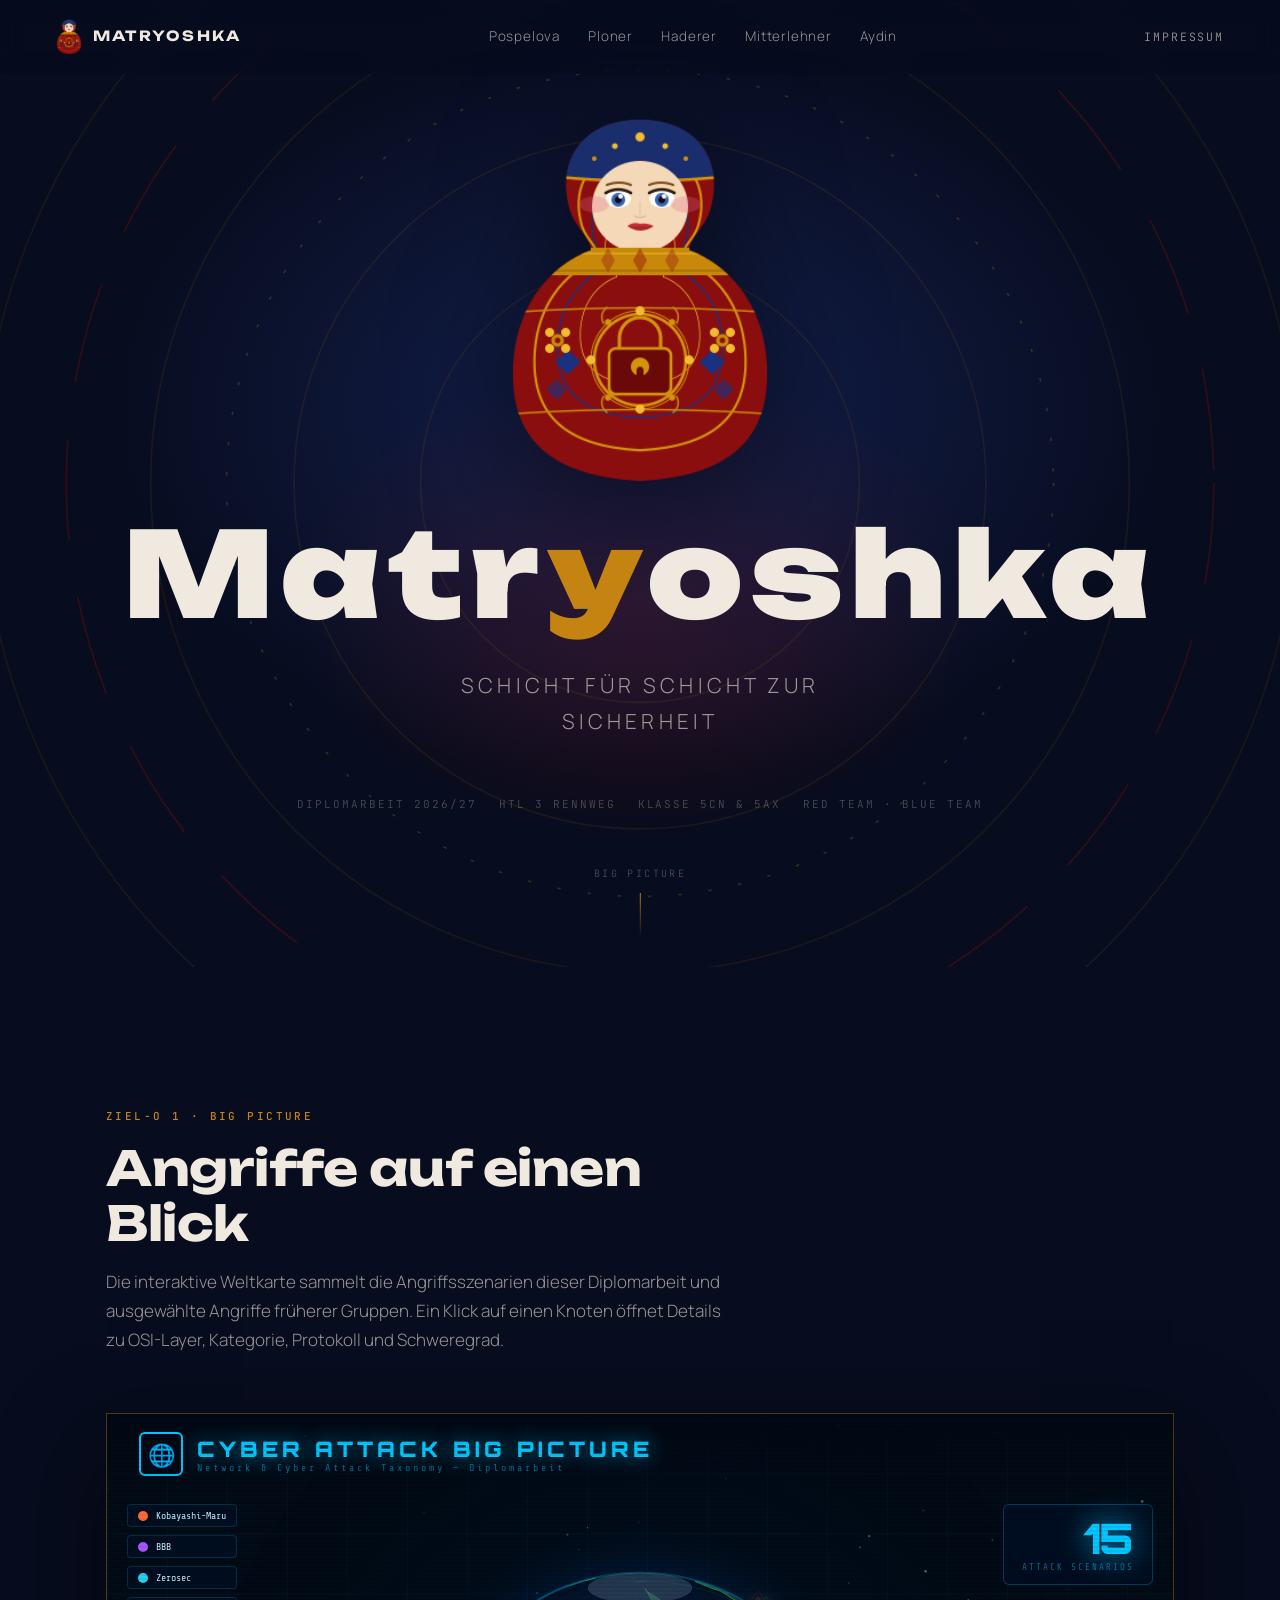
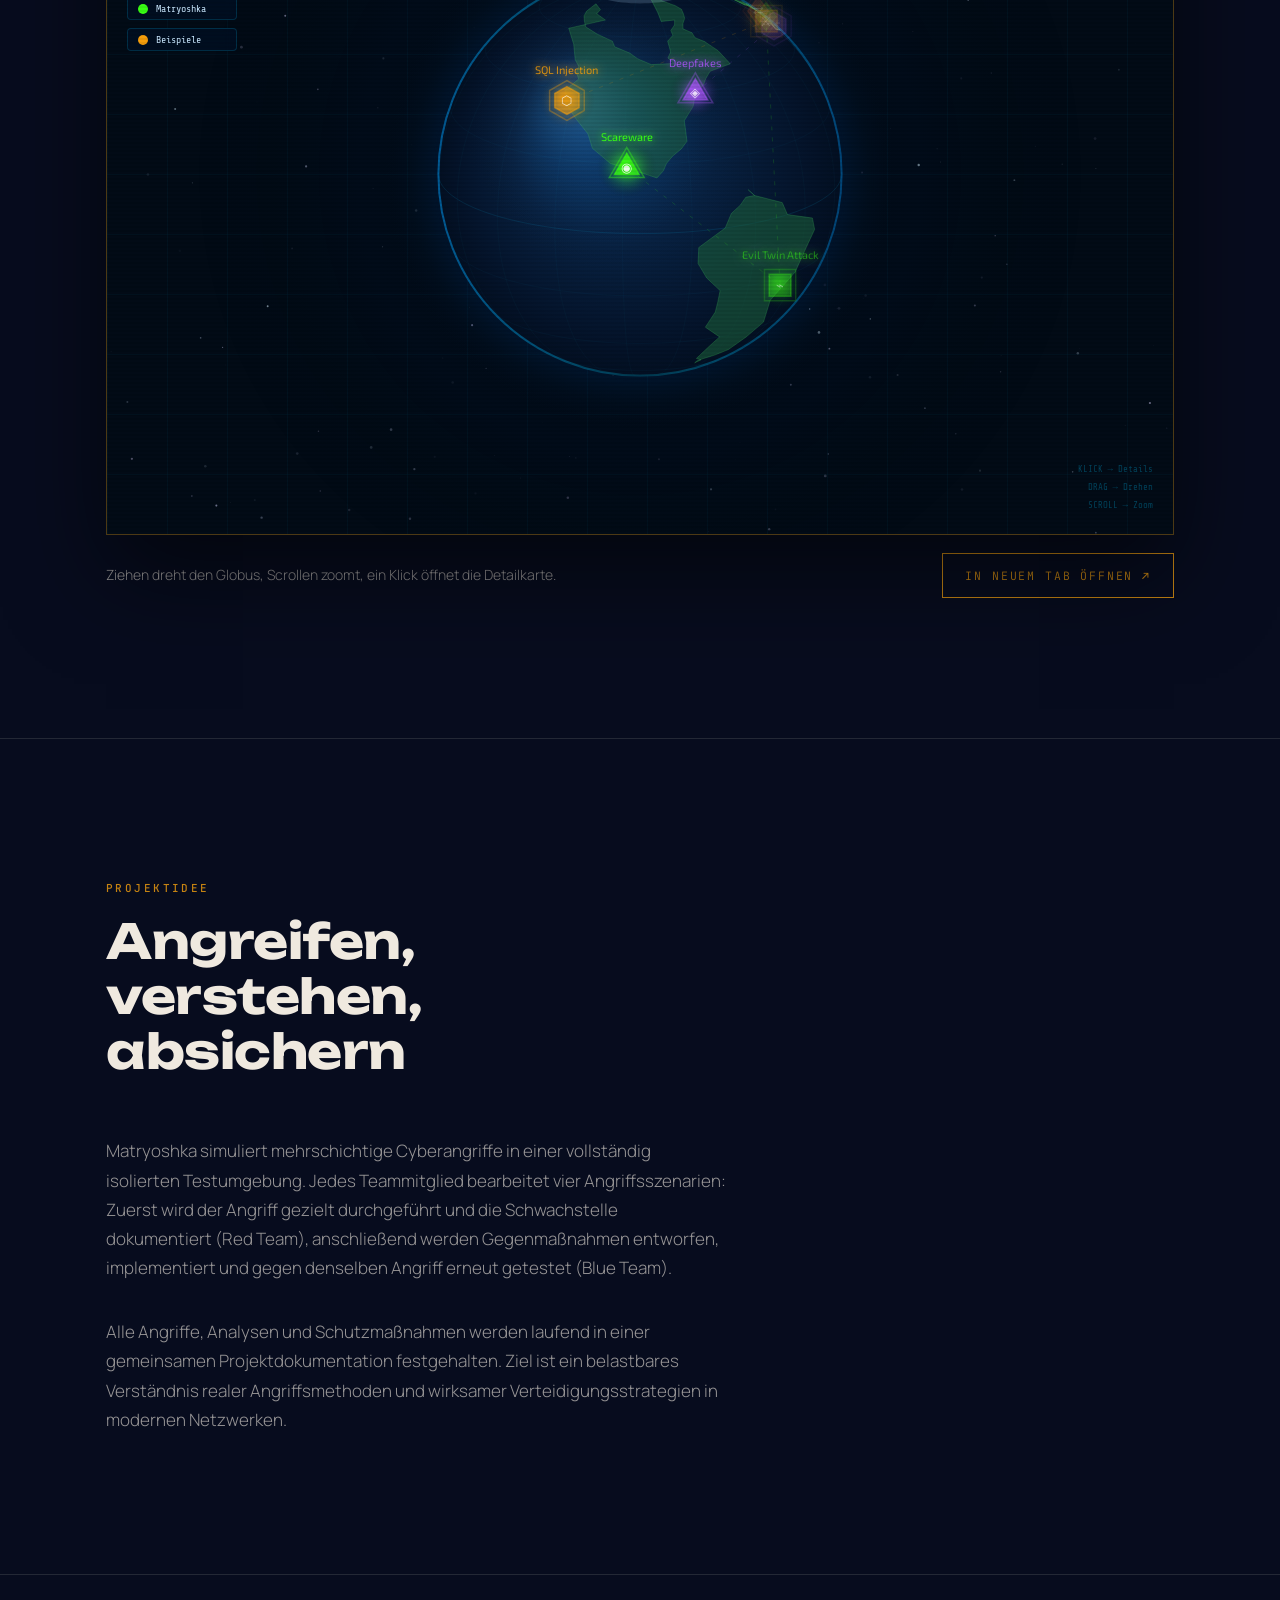
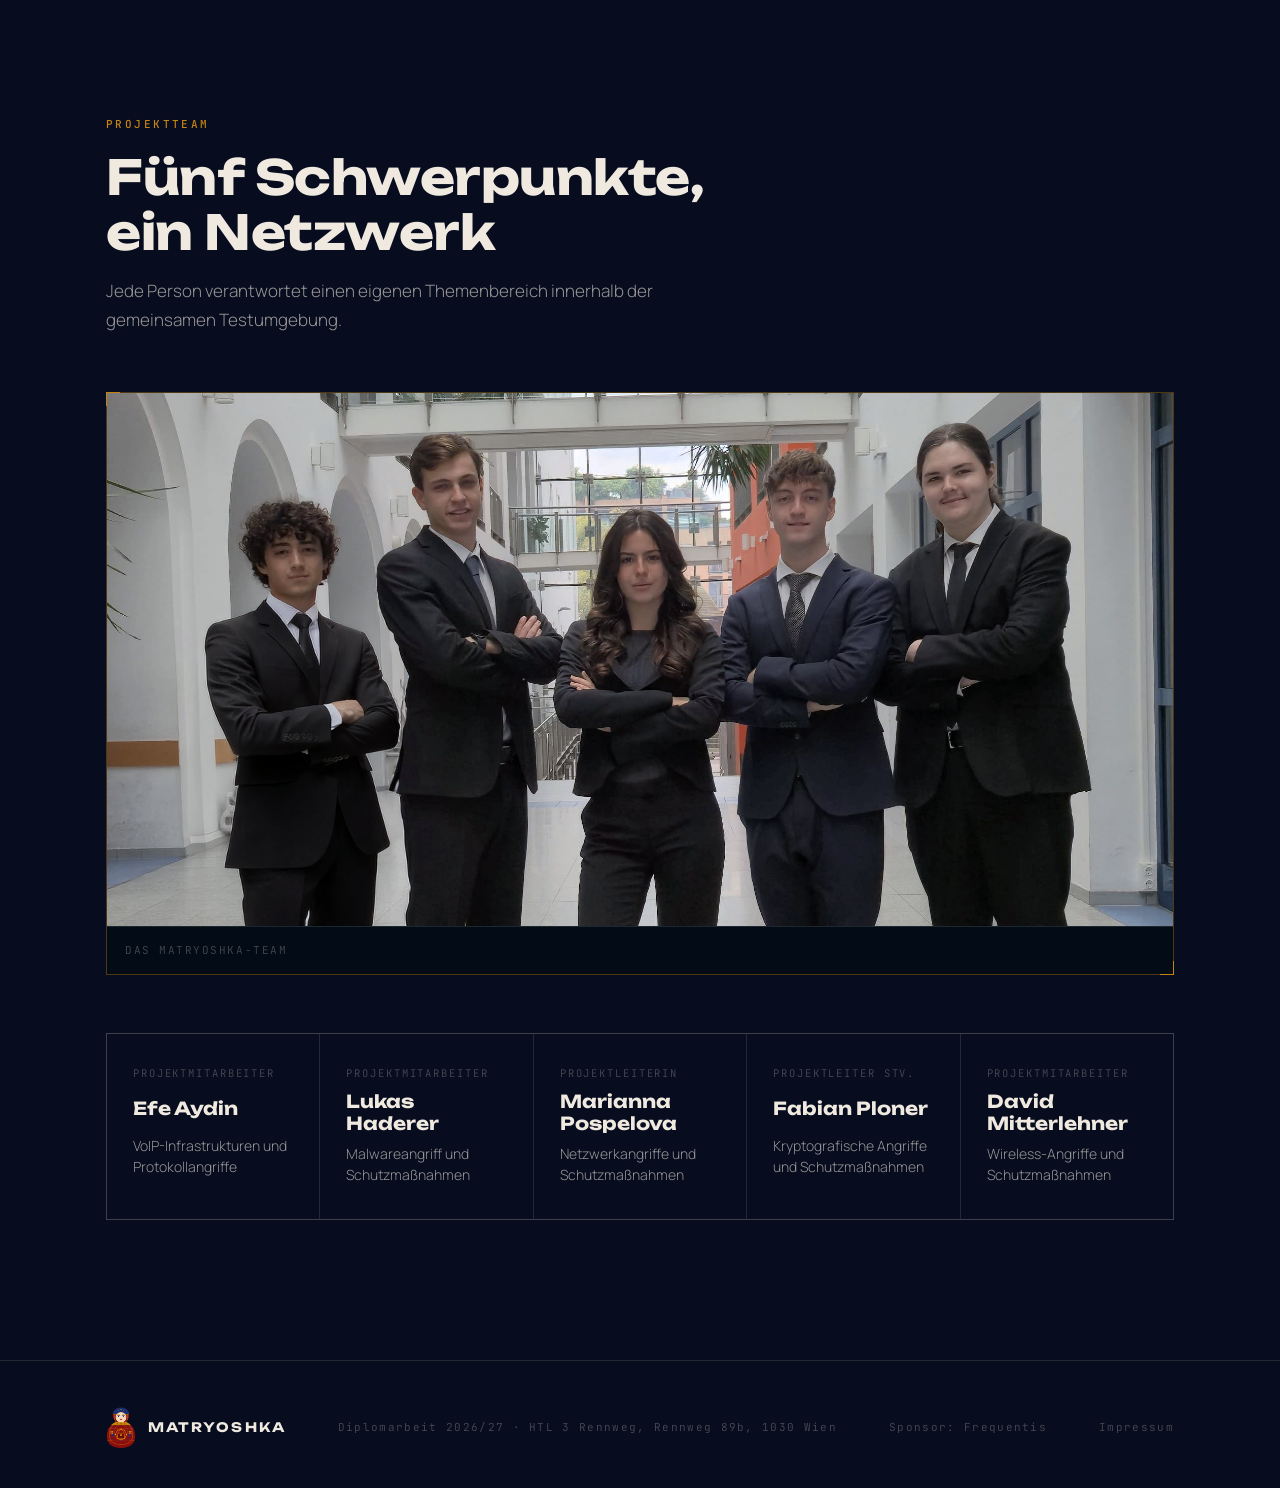
==== commit 92f465d2: "Matryoshka - 26_09 add group picture" ====
--- a/index.html
+++ b/index.html
@@ -131,7 +131,22 @@
         <p>Jede Person verantwortet einen eigenen Themenbereich innerhalb der gemeinsamen Testumgebung.</p>
       </div>
 
+      <figure class="team-foto reveal">
+        <img src="assets/img/matryoshka_gurppenfoto.jpg" alt="Das Matryoshka-Projektteam der HTL 3 Rennweg">
+        <figcaption>Das Matryoshka-Team</figcaption>
+      </figure>
+
       <div class="team-grid reveal">
+        <a class="team-karte" href="aydin/index.html">
+          <span class="rolle">Projektmitarbeiter</span>
+          <span class="name">Efe Aydin</span>
+          <span class="thema">VoIP-Infrastrukturen und Protokollangriffe</span>
+        </a>
+        <a class="team-karte" href="haderer/index.html">
+          <span class="rolle">Projektmitarbeiter</span>
+          <span class="name">Lukas Haderer</span>
+          <span class="thema">Malwareangriff und Schutzmaßnahmen</span>
+        </a>
         <a class="team-karte" href="pospelova/index.html">
           <span class="rolle">Projektleiterin</span>
           <span class="name">Marianna Pospelova</span>
@@ -142,20 +157,10 @@
           <span class="name">Fabian Ploner</span>
           <span class="thema">Kryptografische Angriffe und Schutzmaßnahmen</span>
         </a>
-        <a class="team-karte" href="haderer/index.html">
-          <span class="rolle">Projektmitarbeiter</span>
-          <span class="name">Lukas Haderer</span>
-          <span class="thema">Malwareangriff und Schutzmaßnahmen</span>
-        </a>
         <a class="team-karte" href="mitterlehner/index.html">
           <span class="rolle">Projektmitarbeiter</span>
           <span class="name">David Mitterlehner</span>
           <span class="thema">Wireless-Angriffe und Schutzmaßnahmen</span>
-        </a>
-        <a class="team-karte" href="aydin/index.html">
-          <span class="rolle">Projektmitarbeiter</span>
-          <span class="name">Efe Aydin</span>
-          <span class="thema">VoIP-Infrastrukturen und Protokollangriffe</span>
         </a>
       </div>
     </div>
--- a/css/style.css
+++ b/css/style.css
@@ -370,6 +370,40 @@
 .btn:hover { background: var(--gold); color: var(--nacht); }
 
 /* ---------- 7. Teamübersicht (Startseite) --------------------- */
+.team-foto {
+  position: relative;
+  margin: 0 0 clamp(34px, 5vw, 58px);
+  border: 1px solid var(--gold-linie);
+  background: #020b16;
+}
+.team-foto::before,
+.team-foto::after {
+  content: "";
+  position: absolute;
+  width: 14px; height: 14px;
+  border: 1px solid var(--gold);
+  z-index: 3;
+  pointer-events: none;
+}
+.team-foto::before { top: -1px; left: -1px; border-right: 0; border-bottom: 0; }
+.team-foto::after  { bottom: -1px; right: -1px; border-left: 0; border-top: 0; }
+.team-foto img {
+  display: block;
+  width: 100%;
+  aspect-ratio: 2 / 1;
+  object-fit: cover;
+  object-position: top center;
+}
+.team-foto figcaption {
+  padding: 14px 18px;
+  border-top: 1px solid var(--linie);
+  font-family: var(--mono);
+  font-size: 11px;
+  letter-spacing: 0.14em;
+  text-transform: uppercase;
+  color: var(--bone-faint);
+}
+
 .team-grid {
   display: grid;
   grid-template-columns: repeat(auto-fit, minmax(210px, 1fr));
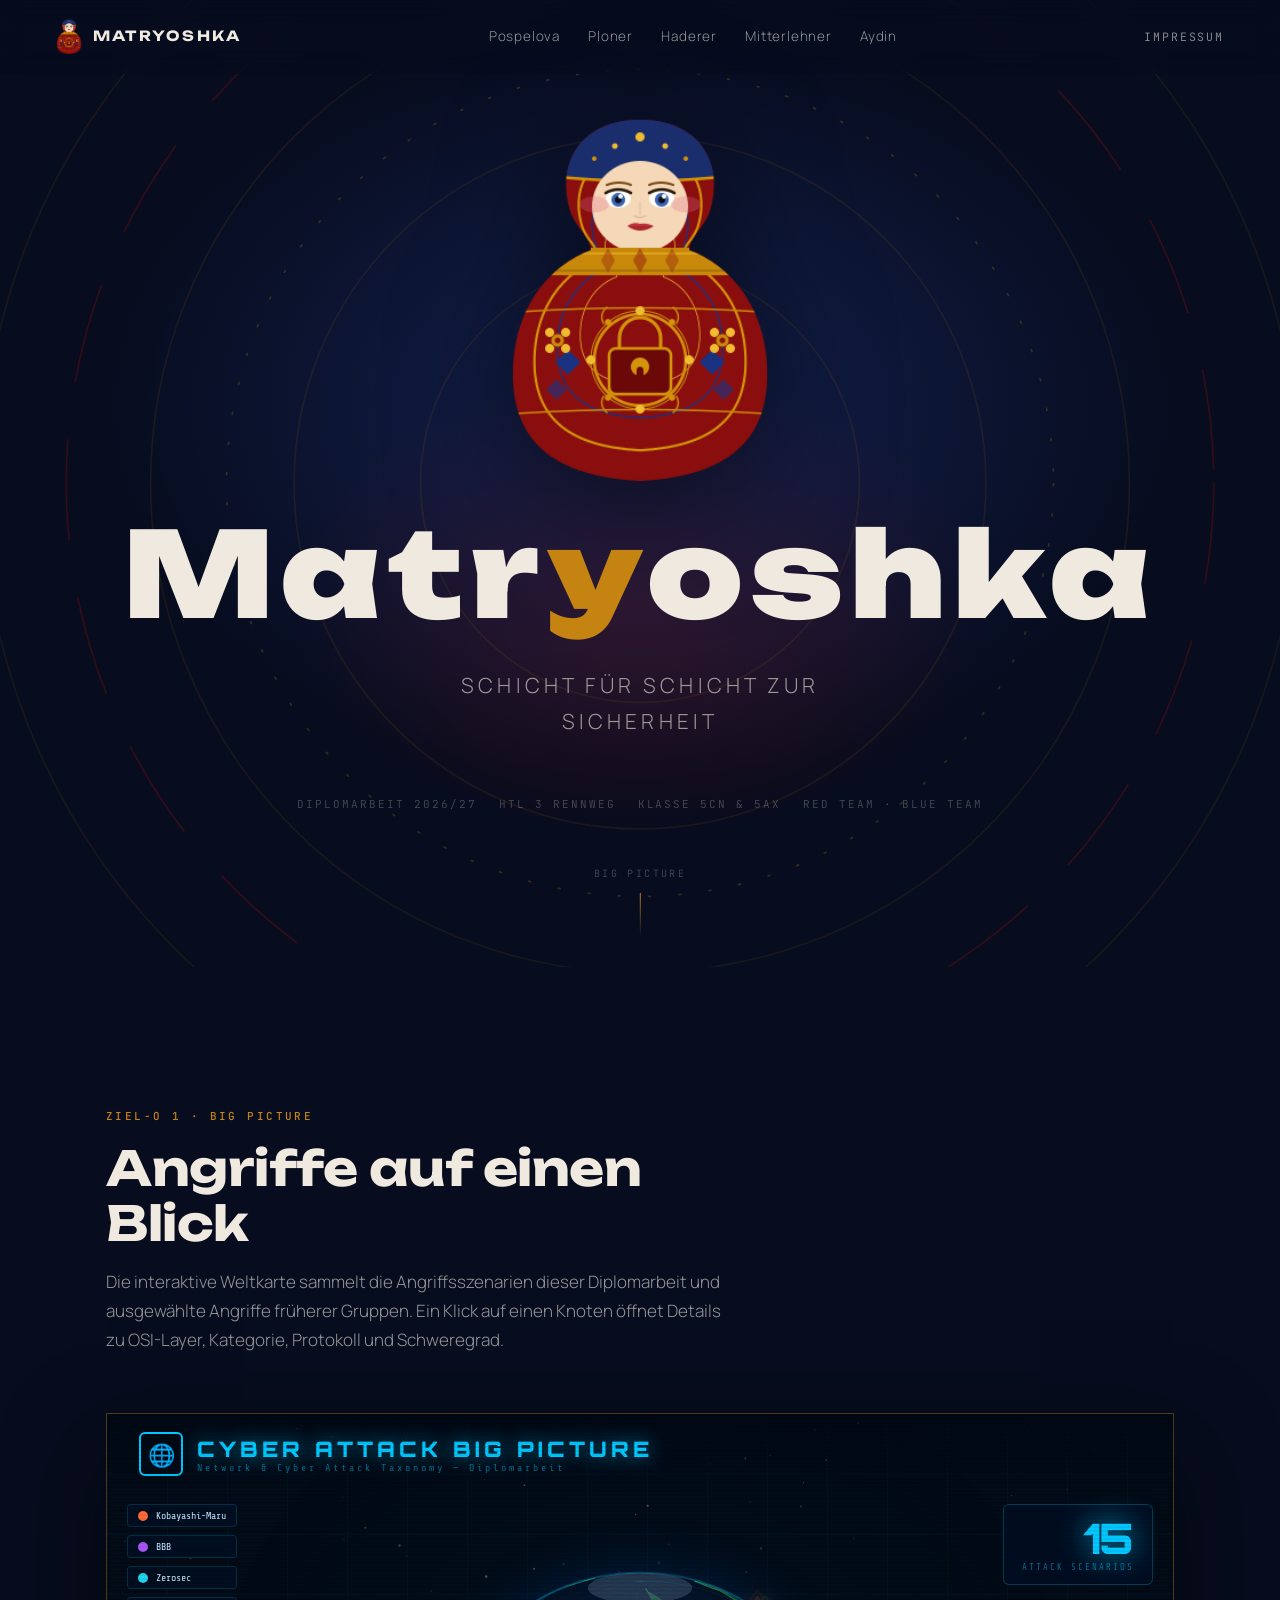
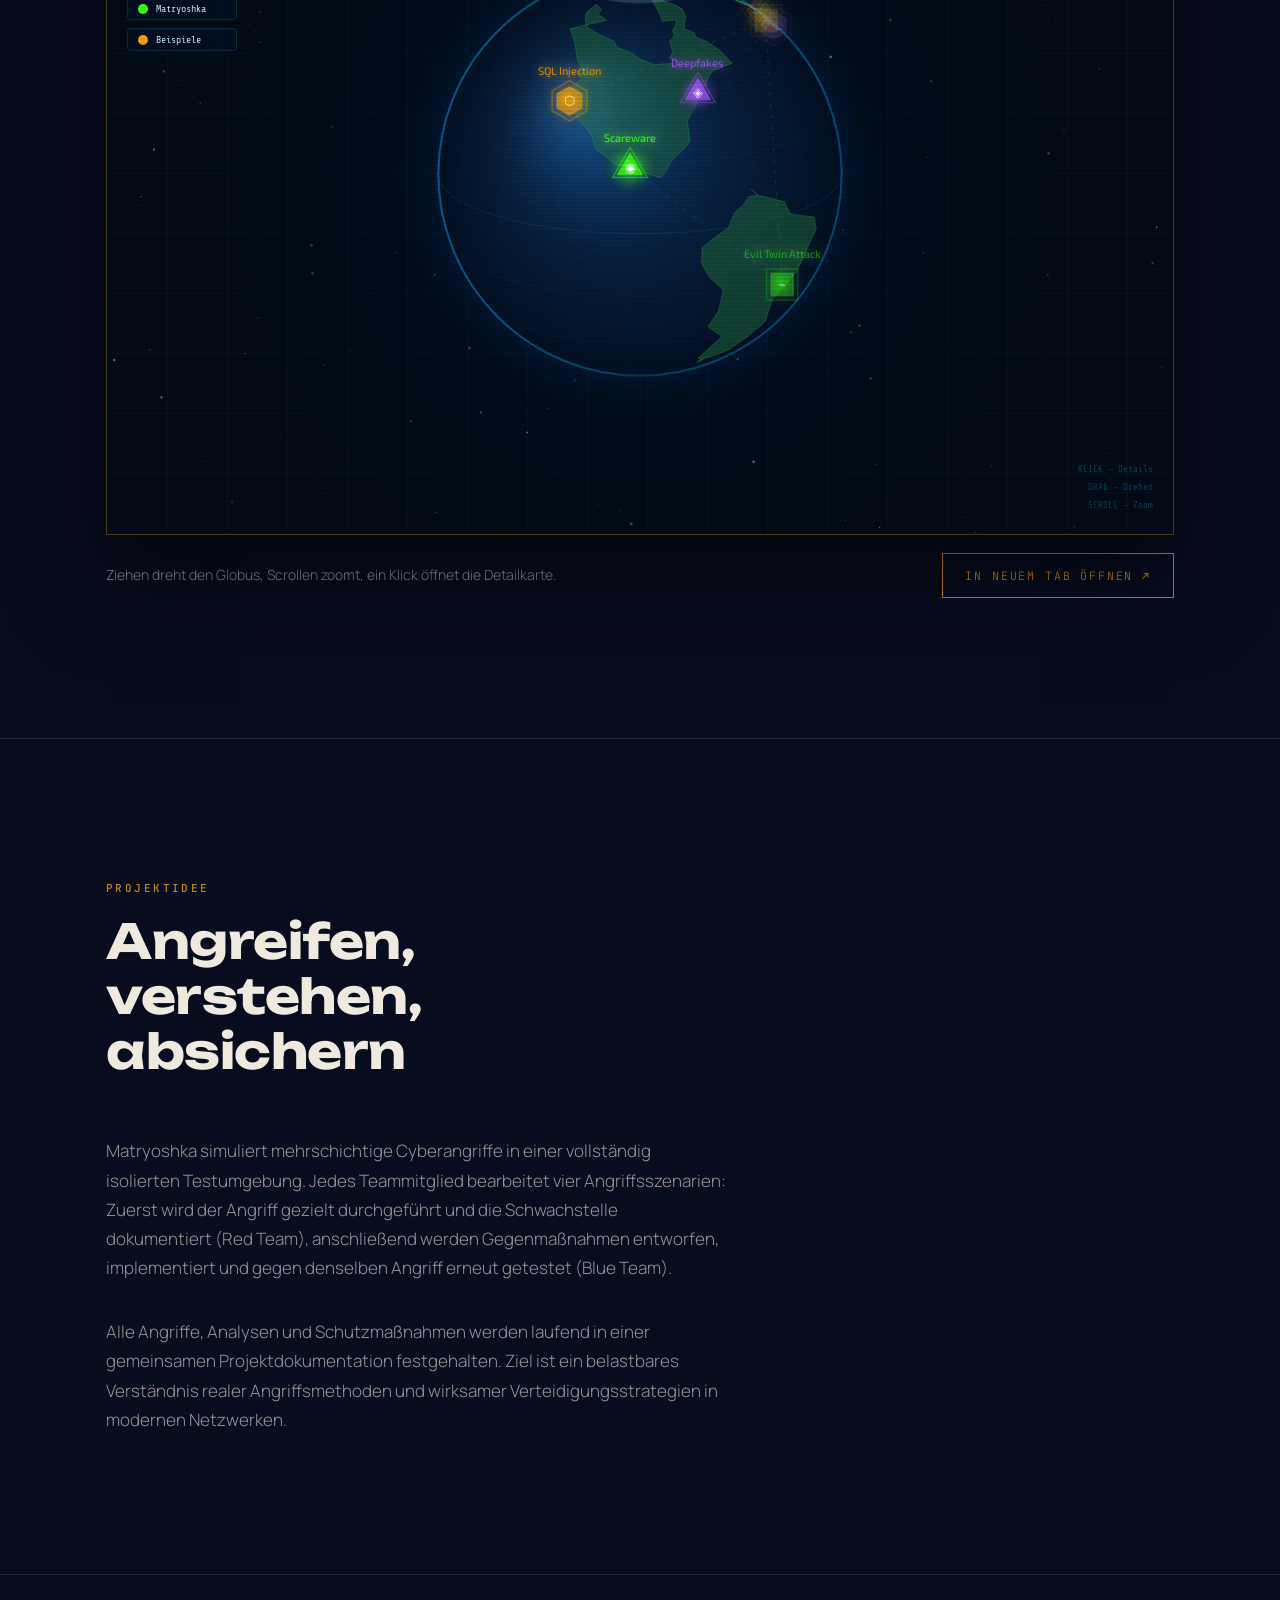
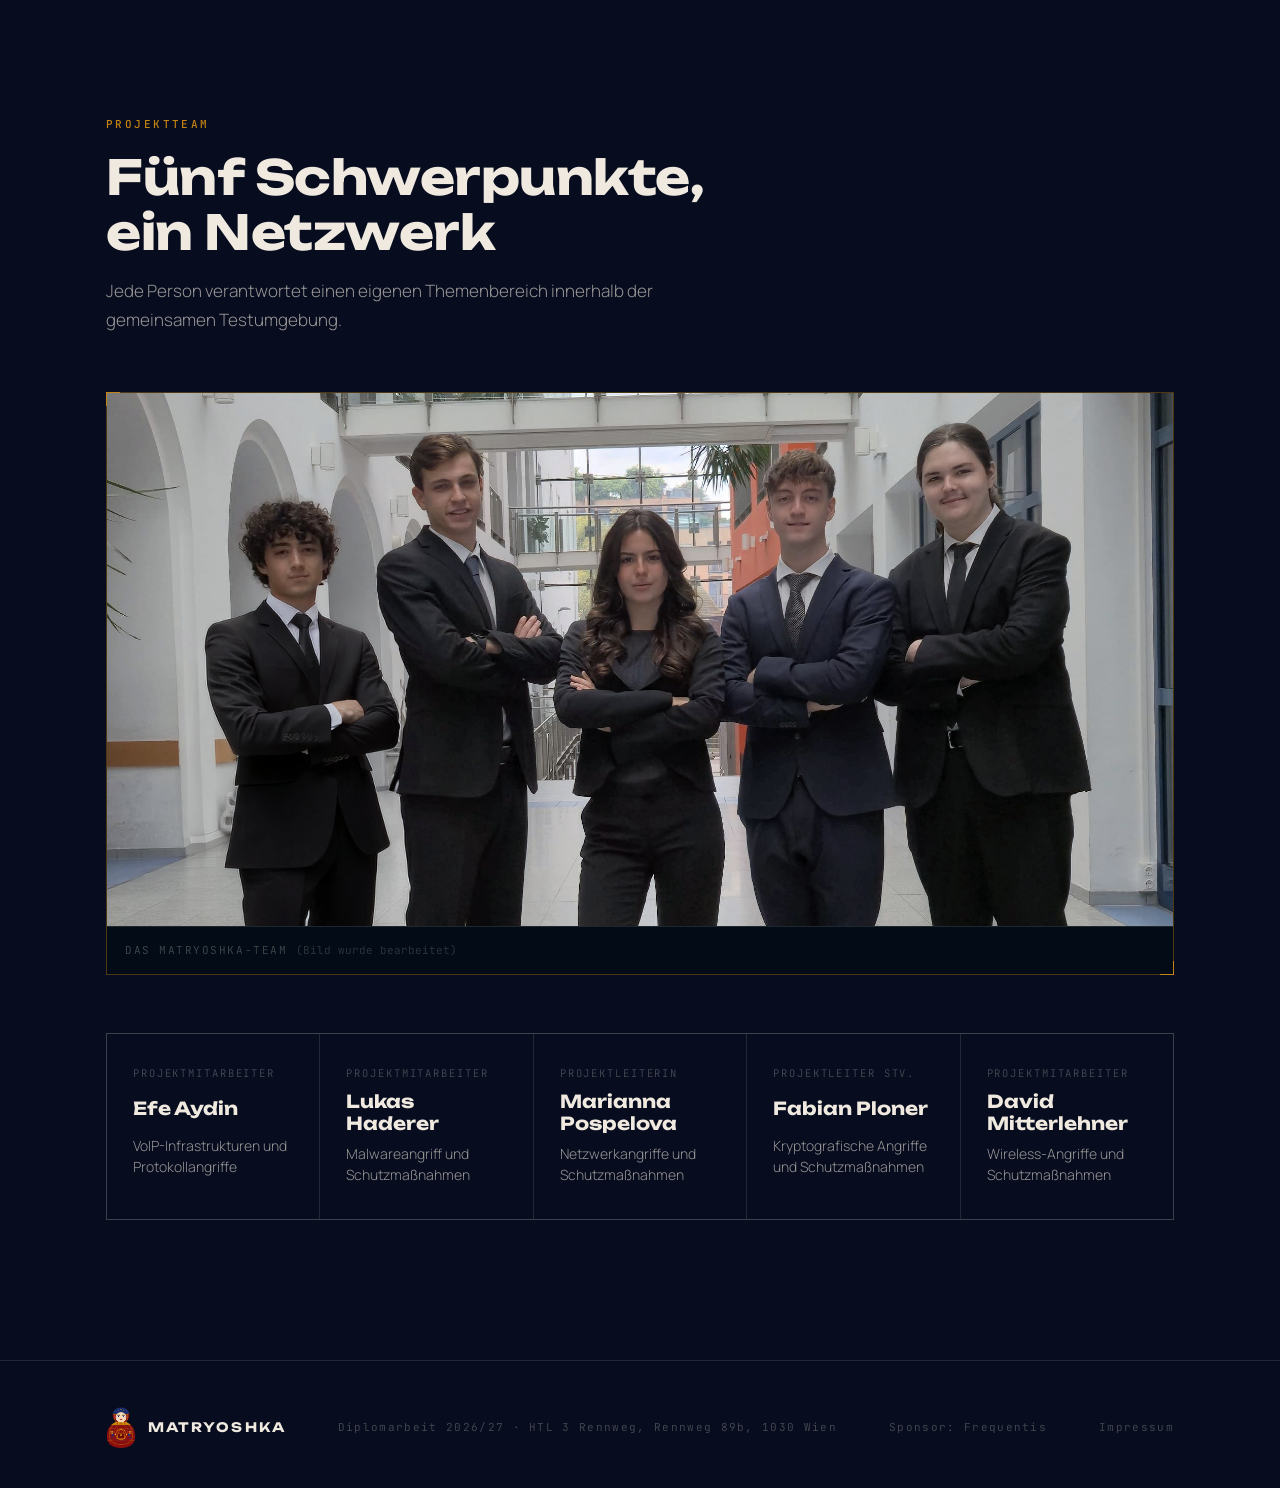
==== commit 382b30ef: "Matroyhska - 26_09 add caption" ====
--- a/index.html
+++ b/index.html
@@ -133,7 +133,7 @@
 
       <figure class="team-foto reveal">
         <img src="assets/img/matryoshka_gurppenfoto.jpg" alt="Das Matryoshka-Projektteam der HTL 3 Rennweg">
-        <figcaption>Das Matryoshka-Team</figcaption>
+        <figcaption>Das Matryoshka-Team <span class="foto-hinweis">(Bild wurde bearbeitet)</span></figcaption>
       </figure>
 
       <div class="team-grid reveal">
--- a/css/style.css
+++ b/css/style.css
@@ -402,6 +402,11 @@
   letter-spacing: 0.14em;
   text-transform: uppercase;
   color: var(--bone-faint);
+}
+.team-foto .foto-hinweis {
+  text-transform: none;
+  letter-spacing: normal;
+  opacity: 0.7;
 }
 
 .team-grid {
